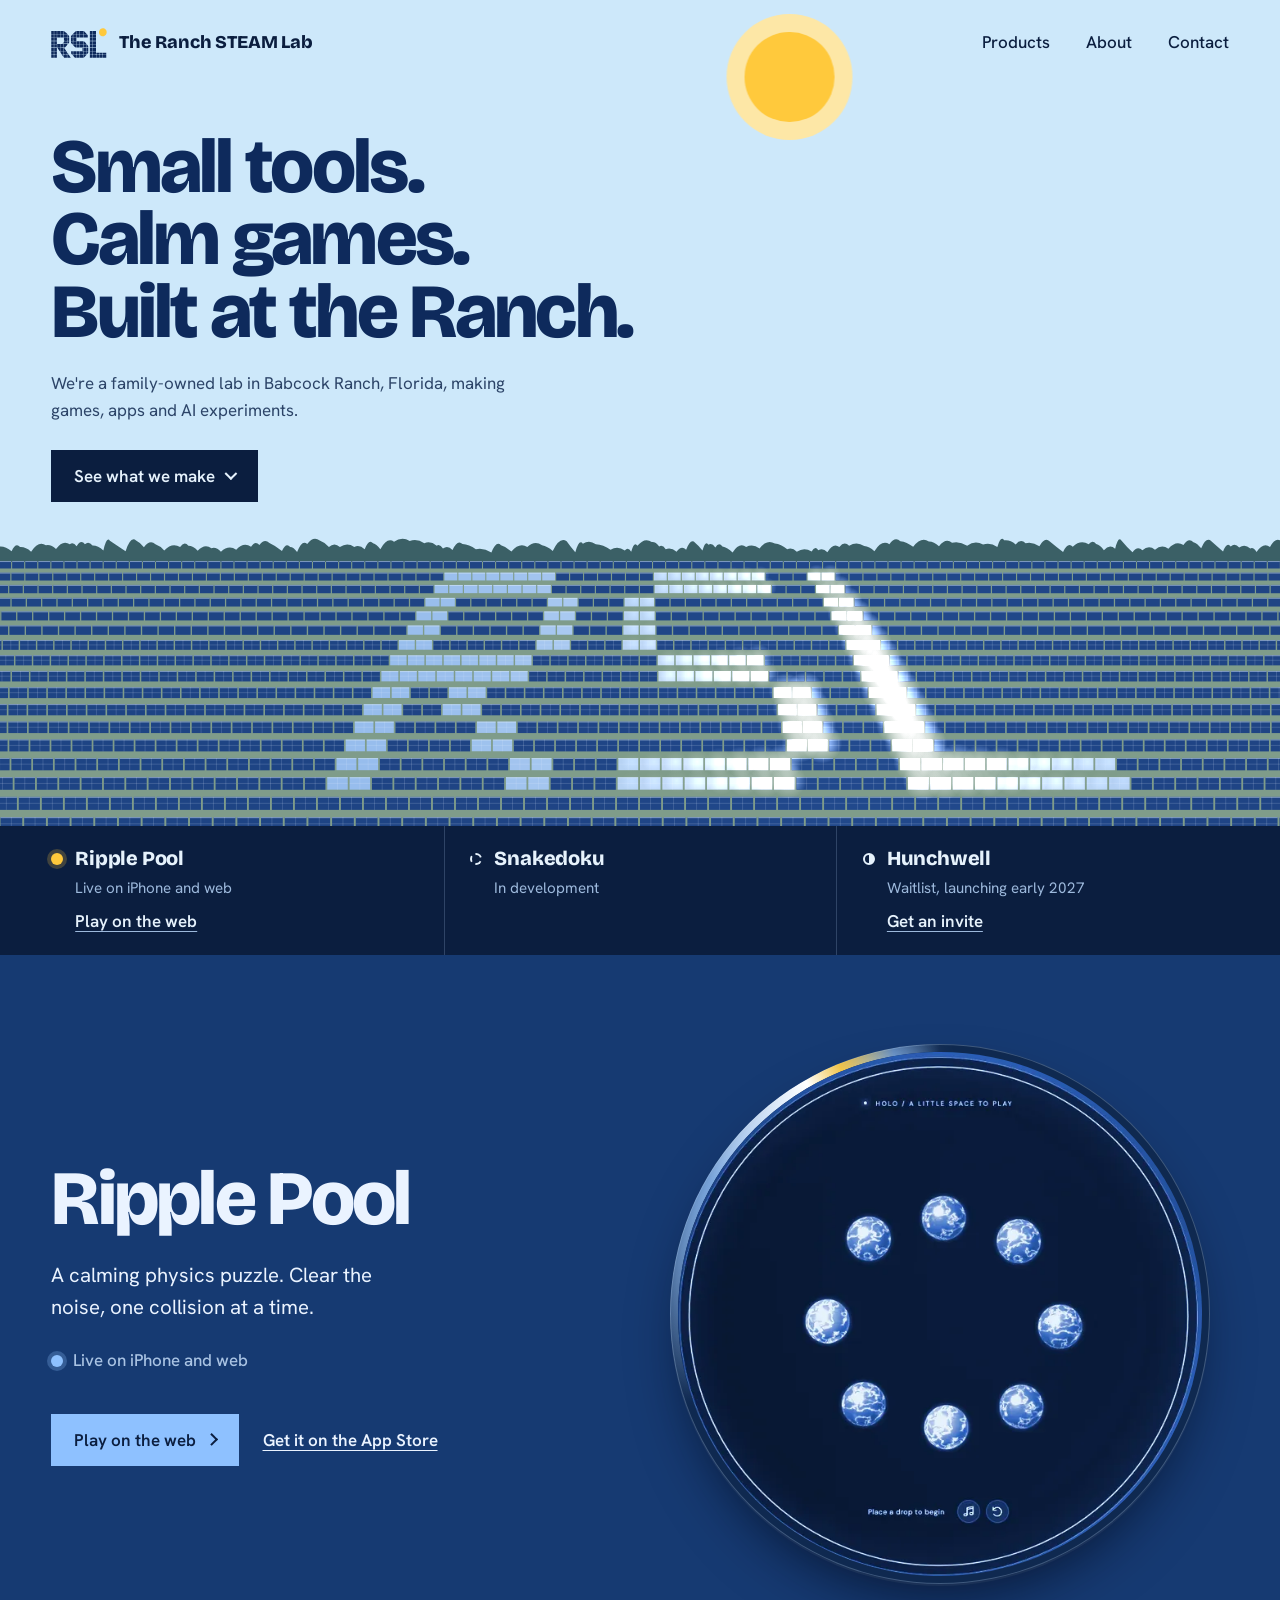
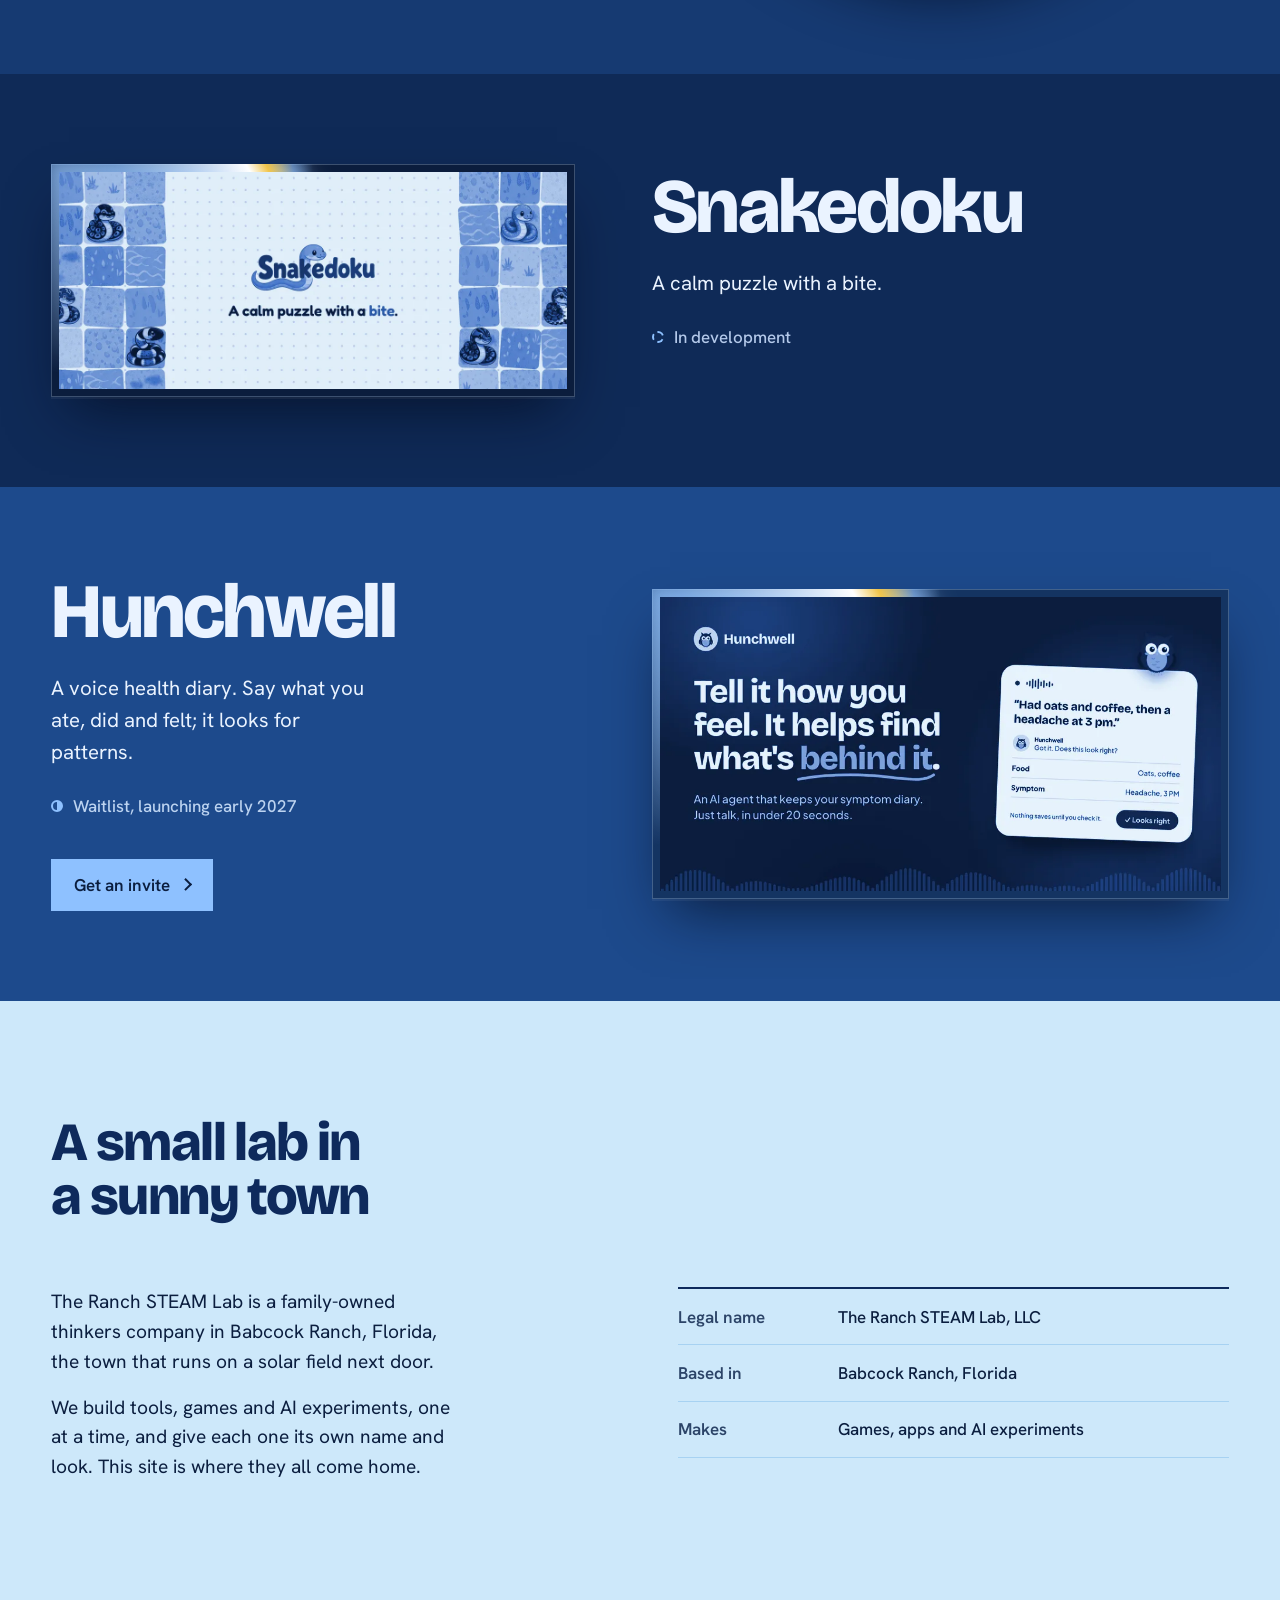
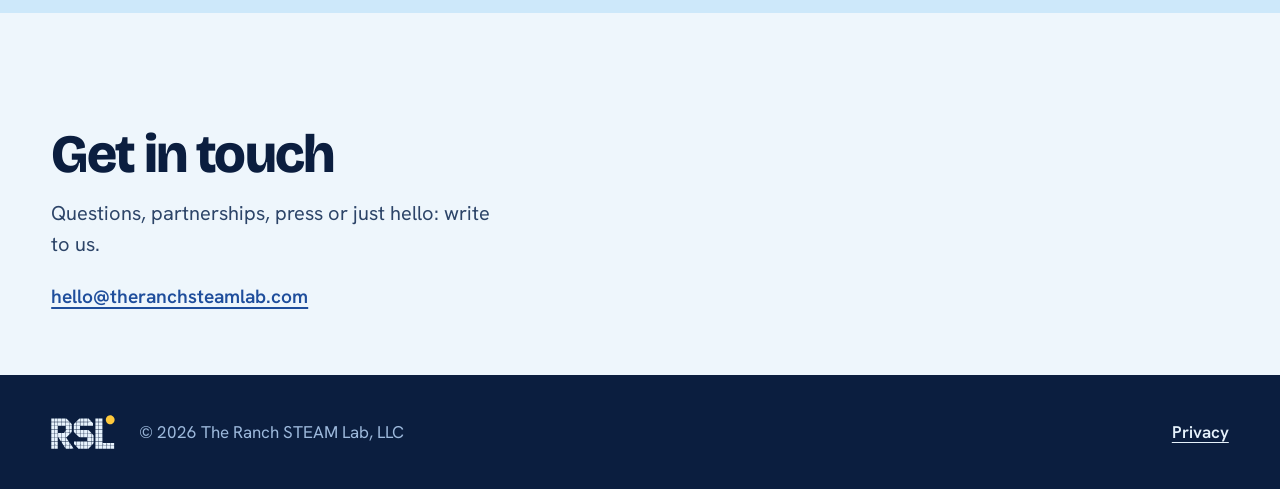
==== index.html @ ab920476 "Initial commit" ====
<!doctype html>
<html lang="en">
<head>
  <meta charset="utf-8">
  <meta name="viewport" content="width=device-width, initial-scale=1">
  <title>The Ranch STEAM Lab · Games, apps and AI experiments from Babcock Ranch, Florida</title>
  <meta name="description" content="The Ranch STEAM Lab is a small, family-owned lab in Babcock Ranch, Florida, making games, apps and AI experiments: Ripple Pool, Snakedoku and Hunchwell.">
  <link rel="canonical" href="https://theranchsteamlab.com/">
  <meta name="color-scheme" content="light dark">
  <meta name="theme-color" content="#CDE8FA" media="(prefers-color-scheme: light)">
  <meta name="theme-color" content="#0A1A36" media="(prefers-color-scheme: dark)">

  <meta property="og:type" content="website">
  <meta property="og:site_name" content="The Ranch STEAM Lab">
  <meta property="og:title" content="The Ranch STEAM Lab">
  <meta property="og:description" content="Small tools. Calm games. Built at the Ranch. A family-owned lab in Babcock Ranch, Florida.">
  <meta property="og:url" content="https://theranchsteamlab.com/">
  <meta property="og:image" content="https://theranchsteamlab.com/assets/og.png">
  <meta property="og:image:width" content="1200">
  <meta property="og:image:height" content="630">
  <meta property="og:image:alt" content="The RSL monogram spelled out in a field of solar panels under a blue Florida sky.">
  <meta name="twitter:card" content="summary_large_image">
  <meta name="twitter:title" content="The Ranch STEAM Lab">
  <meta name="twitter:description" content="Small tools. Calm games. Built at the Ranch.">
  <meta name="twitter:image" content="https://theranchsteamlab.com/assets/og.png">

  <link rel="icon" href="assets/favicon.svg" type="image/svg+xml">
  <link rel="icon" href="assets/favicon-32.png" sizes="32x32" type="image/png">
  <link rel="apple-touch-icon" href="assets/apple-touch-icon.png">

  <link rel="preconnect" href="https://fonts.googleapis.com">
  <link rel="preconnect" href="https://fonts.gstatic.com" crossorigin>
  <link href="https://fonts.googleapis.com/css2?family=Bricolage+Grotesque:opsz,wght@12..96,600;12..96,800&family=Hanken+Grotesk:wght@400;500;600&display=swap" rel="stylesheet">
  <link rel="stylesheet" href="styles.css">

  <script type="application/ld+json">
  {
    "@context": "https://schema.org",
    "@type": "Organization",
    "name": "The Ranch STEAM Lab",
    "legalName": "The Ranch STEAM Lab, LLC",
    "url": "https://theranchsteamlab.com/",
    "email": "hello@theranchsteamlab.com",
    "logo": "https://theranchsteamlab.com/assets/apple-touch-icon.png",
    "address": { "@type": "PostalAddress", "addressLocality": "Babcock Ranch", "addressRegion": "FL", "addressCountry": "US" }
  }
  </script>
</head>
<body>
  <a class="skip" href="#products">Skip to products</a>

  <div class="hero" id="top">
    <header class="masthead wrap">
      <a class="brand" href="#top" aria-label="The Ranch STEAM Lab, home">
        <img class="brand-mark" src="assets/rsl-mark.svg" alt="" width="56" height="30">
        <span class="brand-name">The Ranch STEAM Lab</span>
      </a>
      <nav aria-label="Sections">
        <ul class="nav">
          <li><a href="#products">Products</a></li>
          <li><a href="#about">About</a></li>
          <li><a href="#contact">Contact</a></li>
        </ul>
      </nav>
    </header>

    <div class="sky wrap">
      <span class="sun" aria-hidden="true"></span>
      <div class="lead">
        <h1 class="headline">
          <span>Small tools.</span>
          <span>Calm games.</span>
          <span>Built at the Ranch.</span>
        </h1>
        <p class="intro">We're a family-owned lab in Babcock Ranch, Florida, making games, apps and AI experiments.</p>
        <a class="button" href="#products">See what we make</a>
      </div>
    </div>

    <div class="field" aria-hidden="true">
      <canvas class="array"></canvas>
    </div>

    <section class="monitor" aria-label="Our products at a glance">
      <ul class="wrap monitor-list">
        <li class="reading" data-state="live">
          <span class="lamp" aria-hidden="true"></span>
          <span class="reading-name">Ripple Pool</span>
          <span class="reading-status">Live on iPhone and web</span>
          <a class="reading-link" href="https://ripplepool.app/?utm_source=ranchsteamlab&amp;utm_medium=referral&amp;utm_campaign=hero">Play on the web</a>
        </li>
        <li class="reading" data-state="dev">
          <span class="lamp" aria-hidden="true"></span>
          <span class="reading-name">Snakedoku</span>
          <span class="reading-status">In development</span>
        </li>
        <li class="reading" data-state="wait">
          <span class="lamp" aria-hidden="true"></span>
          <span class="reading-name">Hunchwell</span>
          <span class="reading-status">Waitlist, launching early 2027</span>
          <a class="reading-link" href="https://hunchwell.app/?utm_source=ranchsteamlab&amp;utm_medium=referral&amp;utm_campaign=hero">Get an invite</a>
        </li>
      </ul>
    </section>
  </div>

  <main>
    <section class="products" id="products" aria-labelledby="products-title">
      <div class="wrap">
        <h2 class="visually-hidden" id="products-title">What we make</h2>
      </div>

      <article class="product" id="ripple-pool" style="--p-bg:#163A72; --p-ink:#EAF3FF; --p-soft:#A9C3E3; --p-accent:#8EC1FF;">
        <div class="wrap product-grid">
          <div class="product-copy">
            <h3 class="product-name">Ripple Pool</h3>
            <p class="product-pitch">A calming physics puzzle. Clear the noise, one collision at a time.</p>
            <p class="product-status" data-state="live"><span class="lamp" aria-hidden="true"></span>Live on iPhone and web</p>
            <p class="product-actions">
              <a class="button button-product" href="https://ripplepool.app/?utm_source=ranchsteamlab&amp;utm_medium=referral&amp;utm_campaign=products">Play on the web</a>
              <a class="text-link" href="https://apps.apple.com/us/app/ripple-pool/id6758126436?utm_source=ranchsteamlab">Get it on the App Store</a>
            </p>
          </div>
          <figure class="product-media">
            <span class="panel"><img src="assets/ripple-pool.webp" width="640" height="640" loading="lazy" decoding="async" alt="The Ripple Pool board in blue tones: a round pool with eight glowing drops waiting to collide."><span class="panel-sheen" aria-hidden="true"></span></span>
          </figure>
        </div>
      </article>

      <article class="product product-flip" id="snakedoku" style="--p-bg:#0F2A57; --p-ink:#EAF3FF; --p-soft:#B4C9EA; --p-accent:#8EC1FF;">
        <div class="wrap product-grid">
          <div class="product-copy">
            <h3 class="product-name">Snakedoku</h3>
            <p class="product-pitch">A calm puzzle with a bite.</p>
            <p class="product-status" data-state="dev"><span class="lamp" aria-hidden="true"></span>In development</p>
          </div>
          <figure class="product-media">
            <span class="panel"><img src="assets/snakedoku.webp" width="1120" height="480" loading="lazy" decoding="async" alt="The Snakedoku banner in blue tones: the Snakedoku logo with a smiling snake, the line “A calm puzzle with a bite,” framed by tiles of cartoon snakes."><span class="panel-sheen" aria-hidden="true"></span></span>
          </figure>
        </div>
      </article>

      <article class="product" id="hunchwell" style="--p-bg:#1D4A8C; --p-ink:#EAF3FF; --p-soft:#BCD3F0; --p-accent:#8EC1FF;">
        <div class="wrap product-grid">
          <div class="product-copy">
            <h3 class="product-name">Hunchwell</h3>
            <p class="product-pitch">A voice health diary. Say what you ate, did and felt; it looks for patterns.</p>
            <p class="product-status" data-state="wait"><span class="lamp" aria-hidden="true"></span>Waitlist, launching early 2027</p>
            <p class="product-actions">
              <a class="button button-product" href="https://hunchwell.app/?utm_source=ranchsteamlab&amp;utm_medium=referral&amp;utm_campaign=products">Get an invite</a>
            </p>
          </div>
          <figure class="product-media">
            <span class="panel"><img src="assets/hunchwell.webp" width="960" height="504" loading="lazy" decoding="async" alt="Hunchwell: a spoken note, “Had oats and coffee, then a headache at 3 pm,” turned into food and symptom entries to confirm."><span class="panel-sheen" aria-hidden="true"></span></span>
          </figure>
        </div>
      </article>
    </section>

    <section class="about" id="about" aria-labelledby="about-title">
      <div class="wrap about-grid">
        <h2 class="section-title" id="about-title">A small lab in a sunny town</h2>
        <div class="about-copy">
          <p>The Ranch STEAM Lab is a family-owned thinkers company in Babcock Ranch, Florida, the town that runs on a solar field next door.</p>
          <p>We build tools, games and AI experiments, one at a time, and give each one its own name and look. This site is where they all come home.</p>
        </div>
        <dl class="facts">
          <div><dt>Legal name</dt><dd>The Ranch STEAM Lab, LLC</dd></div>
          <div><dt>Based in</dt><dd>Babcock Ranch, Florida</dd></div>
          <div><dt>Makes</dt><dd>Games, apps and AI experiments</dd></div>
        </dl>
      </div>
    </section>

    <section class="contact" id="contact" aria-labelledby="contact-title">
      <div class="wrap">
        <h2 class="section-title" id="contact-title">Get in touch</h2>
        <p class="contact-note">Questions, partnerships, press or just hello: write to us.</p>
        <a class="contact-email" href="mailto:hello@theranchsteamlab.com">hello@theranchsteamlab.com</a>
      </div>
    </section>
  </main>

  <footer class="footer">
    <div class="wrap footer-row">
      <img class="footer-mark" src="assets/rsl-mark-light.svg" alt="" width="64" height="34">
      <p>© 2026 The Ranch STEAM Lab, LLC</p>
      <a href="privacy.html">Privacy</a>
    </div>
  </footer>

  <script src="hero.js" defer></script>
</body>
</html>
---- styles.css ----
/* The Ranch STEAM Lab — Solar Field */

:root {
  --sky: #CDE8FA;
  --sky-line: #A7D2F2;
  --ground: #EEF6FC;
  --ink: #0B1E3F;
  --ink-soft: #2C4468;
  --navy: #0E2A5C;
  --cell: #1F4E9C;
  --monitor: #0B1E3F;
  --monitor-ink: #E6F2FC;
  --monitor-soft: #9DB9DC;
  --sun: #FFC93C;
  --sun-halo: #FDE7A6;
  --field: #7F9C8A;
  --trees: #3B6066;
  --focus: #0E2A5C;

  --font-display: "Bricolage Grotesque", "Hanken Grotesk", system-ui, sans-serif;
  --font-body: "Hanken Grotesk", system-ui, -apple-system, "Segoe UI", sans-serif;

  --gutter: clamp(16px, 4vw, 56px);
  --max: 1320px;
  --space-1: 0.5rem;
  --space-2: 1rem;
  --space-3: 1.5rem;
  --space-4: 2.5rem;
  --space-5: 4rem;
  --space-6: clamp(4.5rem, 9vw, 8rem);

  --ease-out: cubic-bezier(0.16, 1, 0.3, 1);
  color-scheme: light;
}

@media (prefers-color-scheme: dark) {
  :root {
    --sky: #0F2448;
    --sky-line: #1C3A6A;
    --ground: #0A1A36;
    --ink: #E6F2FC;
    --ink-soft: #A9C3E3;
    --navy: #E6F2FC;
    --monitor: #061127;
    --monitor-ink: #E6F2FC;
    --monitor-soft: #8FAAD0;
    --sun-halo: #2A4675;
    --field: #1E302F;
    --trees: #0B1A26;
    --focus: #FFC93C;
    color-scheme: dark;
  }
}

*, *::before, *::after { box-sizing: border-box; }

html { scroll-behavior: smooth; -webkit-text-size-adjust: 100%; }
@media (prefers-reduced-motion: reduce) { html { scroll-behavior: auto; } }

body {
  margin: 0;
  background: var(--ground);
  color: var(--ink);
  font-family: var(--font-body);
  font-size: 1.0625rem;
  line-height: 1.55;
  -webkit-font-smoothing: antialiased;
  text-rendering: optimizeLegibility;
}

img, svg, canvas { display: block; max-width: 100%; }

::selection { background: var(--sun); color: #0B1E3F; }

a { color: inherit; text-underline-offset: 0.22em; text-decoration-thickness: 1px; }
a:hover { text-decoration-thickness: 2px; }

:focus-visible { outline: 3px solid var(--focus); outline-offset: 3px; border-radius: 2px; }

html { scrollbar-color: var(--cell) var(--ground); }

.wrap { width: min(100% - 2 * var(--gutter), var(--max)); margin-inline: auto; }

.skip {
  position: absolute; left: var(--gutter); top: -4rem; z-index: 10;
  background: var(--sun); color: #0B1E3F; padding: 0.6rem 1rem; font-weight: 600;
}
.skip:focus { top: 1rem; }

/* ---------- Hero ---------- */

.hero {
  position: relative;
  display: grid;
  grid-template-rows: auto auto 1fr auto;
  min-height: 100svh;
  background: var(--sky);
  overflow: hidden;
  isolation: isolate;
}

.masthead {
  display: flex; align-items: center; justify-content: space-between; gap: var(--space-2);
  padding-block: clamp(1rem, 2.4vw, 1.75rem);
  position: relative; z-index: 2;
}

.brand { display: inline-flex; align-items: center; gap: 0.75rem; text-decoration: none; font-weight: 600; }
.brand-mark { width: 56px; height: auto; }
.brand-name { font-family: var(--font-display); font-weight: 800; font-size: 1.125rem; letter-spacing: -0.01em; }

.nav { display: flex; gap: clamp(1rem, 3vw, 2.25rem); list-style: none; margin: 0; padding: 0; font-weight: 500; }
.nav a { text-decoration: none; padding-block: 0.4rem; }
.nav a:hover { text-decoration: underline; }

@media (prefers-color-scheme: dark) {
  .brand-mark { content: url("assets/rsl-mark-light.svg"); }
}

.sky {
  position: relative; z-index: 1;
  display: grid;
  grid-template-columns: minmax(0, 1fr);
  align-items: end;
  gap: var(--space-4);
  padding-block: clamp(1.5rem, 5vh, 3.5rem) clamp(1.5rem, 4vh, 3rem);
}

.sun {
  position: absolute; z-index: -1;
  width: clamp(56px, 7vw, 104px); aspect-ratio: 1; border-radius: 50%;
  background: var(--sun);
  box-shadow: 0 0 0 clamp(10px, 1.4vw, 18px) var(--sun-halo);
  left: 0; top: 0;
  transform: translate(var(--sun-x, 82vw), var(--sun-y, 0px));
  will-change: transform;
}

.headline {
  margin: 0;
  font-family: var(--font-display);
  font-weight: 800;
  font-size: clamp(2.6rem, min(6.4vw, 8.5svh), 5.75rem);
  line-height: 0.95;
  letter-spacing: -0.035em;
  color: var(--navy);
}
.headline span { display: block; }

.intro { max-width: 46ch; margin: clamp(1rem, 2.4svh, 1.75rem) 0 clamp(1.25rem, 3svh, 2rem); font-size: clamp(1.0625rem, 1.3vw, 1.25rem); color: var(--ink-soft); }

.visually-hidden {
  position: absolute; width: 1px; height: 1px; margin: -1px; padding: 0;
  overflow: hidden; clip: rect(0 0 0 0); white-space: nowrap; border: 0;
}

.button {
  display: inline-flex; align-items: center; gap: 0.6rem;
  min-height: 48px; padding: 0.8rem 1.4rem;
  background: var(--monitor); color: var(--monitor-ink);
  font-weight: 600; text-decoration: none;
  transition: background-color 200ms var(--ease-out), transform 200ms var(--ease-out);
}
.button::after {
  content: ""; width: 0.55em; height: 0.55em;
  border-top: 2px solid currentColor; border-right: 2px solid currentColor;
  transform: rotate(45deg); margin-left: 0.1rem;
}
.button[href^="#"]::after { transform: rotate(135deg); margin-top: -0.25em; }
.button:hover { background: var(--cell); text-decoration: none; }
.button:active { transform: translateY(1px); }
@media (prefers-color-scheme: dark) {
  .button { background: #2E64C2; color: #FFFFFF; }
  .button:hover { background: #3D74D4; }
}

/* Dark bands carry their own focus colour so the ring stays visible */
.monitor, .footer { --focus: var(--monitor-ink); }
.product { --focus: var(--p-ink); }

/* Field: the canvas array */

.field {
  position: relative;
  min-height: clamp(220px, 32svh, 420px);
  /* the grass shows between panel rows; the sky continues behind the treeline */
  background: linear-gradient(var(--sky) 0 6%, var(--field) 6%);
}
.array { position: absolute; inset: 0; width: 100%; height: 100%; }

/* Monitor strip */

.monitor { background: var(--monitor); color: var(--monitor-ink); position: relative; z-index: 2; }
.monitor-list {
  list-style: none; margin-block: 0; padding: 0;
  display: grid; grid-template-columns: repeat(3, minmax(0, 1fr));
}
.reading {
  display: grid;
  grid-template-columns: auto 1fr;
  grid-template-areas: "lamp name" ". status" ". link";
  column-gap: 0.75rem; row-gap: 0.15rem;
  align-content: start;
  padding: 1.1rem clamp(0.75rem, 2vw, 1.75rem) 1.25rem;
  border-left: 1px solid rgba(157, 185, 220, 0.25);
}
.reading:first-child { border-left: 0; padding-left: 0; }
.reading .lamp { grid-area: lamp; align-self: center; }
.reading-name { grid-area: name; font-family: var(--font-display); font-weight: 800; font-size: 1.25rem; letter-spacing: -0.01em; }
.reading-status { grid-area: status; color: var(--monitor-soft); font-size: 0.95rem; }
.reading-link { grid-area: link; justify-self: start; font-weight: 600; color: var(--monitor-ink); text-decoration-color: var(--monitor-soft); margin-top: 0.35rem; min-height: 24px; }
.reading-link:hover { text-decoration-color: currentColor; }

/* Status lamps: shape carries the state, colour only supports it */
.lamp { display: inline-block; width: 12px; height: 12px; border-radius: 50%; flex: none; }
[data-state="live"] .lamp { background: var(--sun); box-shadow: 0 0 0 4px rgba(255, 201, 60, 0.22); }
/* The live lamp reads like an inverter that is generating */
@media (prefers-reduced-motion: no-preference) {
  .monitor [data-state="live"] .lamp { animation: generating 2.4s var(--ease-out) infinite; }
}
@keyframes generating {
  0% { box-shadow: 0 0 0 0 rgba(255, 201, 60, 0.5); }
  70%, 100% { box-shadow: 0 0 0 10px rgba(255, 201, 60, 0); }
}
[data-state="wait"] .lamp { background: conic-gradient(currentColor 0 50%, transparent 0); border: 2px solid currentColor; }
[data-state="dev"] .lamp { border: 2px dashed currentColor; }

@media (max-width: 860px) {
  .sky { grid-template-columns: 1fr; gap: var(--space-3); }
  .monitor-list { grid-template-columns: 1fr; }
  .reading { border-left: 0; border-top: 1px solid rgba(157, 185, 220, 0.25); padding-inline: 0; padding-block: 0.9rem; }
  .reading:first-child { border-top: 0; }
  .reading { grid-template-areas: "lamp name link" ". status status"; grid-template-columns: auto 1fr auto; }
  .reading-link { margin-top: 0; align-self: center; }
}

@media (max-width: 560px) {
  .brand-name { font-size: 1rem; }
  .brand-mark { width: 44px; }
  .nav { gap: 0.9rem; font-size: 0.95rem; }
  .field { min-height: 34svh; }
}
@media (max-width: 400px) {
  .brand-name { display: none; }
}

/* ---------- Sections ---------- */

.section-title {
  font-family: var(--font-display); font-weight: 800;
  font-size: clamp(2rem, 4.2vw, 3.5rem); line-height: 1; letter-spacing: -0.03em;
  margin: 0 0 var(--space-4);
  text-wrap: balance;
}

.products { position: relative; }

.product { background: var(--p-bg); color: var(--p-ink); }
.product-grid {
  display: grid; grid-template-columns: minmax(0, 1fr) minmax(0, 1.1fr);
  align-items: center; gap: clamp(2rem, 6vw, 6rem);
  padding-block: clamp(3rem, 7vw, 6rem);
}
.product-flip .product-copy { order: 2; }
.product-name {
  font-family: var(--font-display); font-weight: 800;
  font-size: clamp(2.5rem, 6vw, 5rem); line-height: 0.95; letter-spacing: -0.035em;
  margin: 0 0 var(--space-3);
}
.product-pitch { font-size: clamp(1.125rem, 1.6vw, 1.375rem); max-width: 30ch; margin: 0 0 var(--space-3); color: var(--p-ink); }
.product-status { display: flex; align-items: center; gap: 0.6rem; color: var(--p-soft); margin: 0 0 var(--space-4); font-weight: 500; }
.product-status .lamp { color: var(--p-accent); }
.product-status[data-state="live"] .lamp { background: var(--p-accent); box-shadow: 0 0 0 4px color-mix(in srgb, var(--p-accent) 25%, transparent); }
.product-actions { display: flex; flex-wrap: wrap; align-items: center; gap: var(--space-2) var(--space-3); margin: 0; }
/* Every action button wears the lab's blue, whatever band it sits on */
.button-product { background: #8EC1FF; color: #0B1E3F; }
.button-product:hover { background: #B9D9FF; }
.text-link { color: var(--p-ink); font-weight: 600; min-height: 24px; }

.product-media { margin: 0; perspective: 1000px; }

/* Each image is a solar panel: an aluminium frame with a glint of sun
   travelling around it, tilting toward the cursor like a tracker. */
@property --glint {
  syntax: "<angle>";
  inherits: false;
  initial-value: 0deg;
}
.panel {
  --frame: 8px;
  --rx: 0deg;
  --ry: 0deg;
  --mx: 50%;
  --my: 30%;
  position: relative;
  display: block;
  padding: var(--frame);
  background: color-mix(in srgb, var(--p-bg) 70%, #000);
  box-shadow:
    inset 0 0 0 1px rgba(188, 211, 240, 0.28),
    0 2px 0 rgba(255, 255, 255, 0.05),
    0 28px 56px -18px rgba(3, 10, 28, 0.7);
  transform: rotateX(var(--rx)) rotateY(var(--ry));
  transform-style: preserve-3d;
  transition: transform 600ms var(--ease-out), box-shadow 600ms var(--ease-out);
}
.panel img { width: 100%; height: auto; position: relative; }

/* the travelling glint, drawn only in the frame ring */
.panel::before {
  content: "";
  position: absolute; inset: 0;
  padding: var(--frame);
  border-radius: inherit;
  background: conic-gradient(
    from var(--glint),
    transparent 0deg 250deg,
    rgba(142, 193, 255, 0.55) 300deg,
    #FFFFFF 330deg,
    rgba(255, 201, 60, 0.9) 338deg,
    rgba(142, 193, 255, 0.4) 350deg,
    transparent 360deg
  );
  -webkit-mask: linear-gradient(#000 0 0) content-box, linear-gradient(#000 0 0);
  -webkit-mask-composite: xor;
  mask: linear-gradient(#000 0 0) content-box exclude, linear-gradient(#000 0 0);
  animation: glint-orbit 7s linear infinite;
  filter: drop-shadow(0 0 6px rgba(142, 193, 255, 0.9)) drop-shadow(0 0 14px rgba(230, 242, 252, 0.45));
  pointer-events: none;
}
.product:nth-child(3) .panel::before { animation-delay: -2.3s; }
.product:nth-child(4) .panel::before { animation-delay: -4.6s; }
@keyframes glint-orbit { to { --glint: 360deg; } }

/* sunlight sheen that follows the cursor across the glass */
.panel-sheen {
  position: absolute; inset: var(--frame);
  border-radius: inherit;
  background: radial-gradient(circle at var(--mx) var(--my), rgba(230, 242, 252, 0.35), rgba(230, 242, 252, 0) 45%);
  mix-blend-mode: screen;
  opacity: 0;
  transition: opacity 400ms var(--ease-out);
  pointer-events: none;
}
.panel.is-tracking { box-shadow: inset 0 0 0 1px rgba(188, 211, 240, 0.45), 0 2px 0 rgba(255, 255, 255, 0.05), 0 40px 70px -20px rgba(3, 10, 28, 0.8); transition: transform 120ms linear, box-shadow 400ms var(--ease-out); }
.panel.is-tracking .panel-sheen { opacity: 1; }

#ripple-pool .panel { max-width: 540px; margin-inline: auto; border-radius: 50%; }
#ripple-pool .panel img { border-radius: 50%; }

@media (prefers-reduced-motion: reduce) {
  .panel::before { animation: none; --glint: 140deg; }
  .panel { transform: none; }
}

@media (max-width: 860px) {
  .product-grid { grid-template-columns: 1fr; }
  .product-flip .product-copy { order: 0; }
  .product-media { order: -1; }
}

/* Reveal: content is visible by default; only scripted pages hide it first */
.js .product-media { clip-path: inset(-80px -80px -80px -80px); transition: clip-path 900ms var(--ease-out), transform 900ms var(--ease-out); }
.js .product:not(.is-in) .product-media { clip-path: inset(0 0 100% 0); transform: translateY(24px); }
@media (prefers-reduced-motion: reduce) {
  .js .product:not(.is-in) .product-media { clip-path: none; transform: none; }
}

.about { padding-block: var(--space-6); background: var(--sky); }
.about-grid { display: grid; grid-template-columns: minmax(0, 1fr) minmax(0, 1fr); gap: var(--space-3) clamp(2rem, 6vw, 6rem); }
.about-grid .section-title { grid-column: 1 / -1; max-width: 16ch; color: var(--navy); }
.about-copy p { margin: 0 0 var(--space-2); font-size: clamp(1.125rem, 1.5vw, 1.3125rem); max-width: 38ch; }
.facts { margin: 0; display: grid; gap: 0; align-self: start; border-top: 2px solid var(--navy); }
.facts div { display: grid; grid-template-columns: 9rem 1fr; gap: var(--space-2); padding-block: 0.9rem; border-bottom: 1px solid var(--sky-line); }
.facts dt { font-weight: 600; color: var(--ink-soft); }
.facts dd { margin: 0; font-weight: 500; }
@media (max-width: 860px) {
  .about-grid { grid-template-columns: 1fr; }
  .facts div { grid-template-columns: 7.5rem 1fr; }
}

.contact { padding-block: var(--space-6) var(--space-5); }
.contact .section-title { margin-bottom: var(--space-2); }
.contact-note { margin: 0 0 var(--space-3); font-size: 1.25rem; color: var(--ink-soft); max-width: 40ch; }
.contact-email {
  display: inline-block;
  font-weight: 600;
  font-size: clamp(1.125rem, 1.5vw, 1.3125rem); line-height: 1.4;
  color: var(--cell);
  text-decoration-thickness: 2px; text-underline-offset: 0.22em;
  overflow-wrap: anywhere;
}
.contact-email:hover { color: var(--navy); }
@media (prefers-color-scheme: dark) { .contact-email { color: #8EC1FF; } }

.footer { background: var(--monitor); color: var(--monitor-ink); }
.footer-row { display: flex; align-items: center; gap: var(--space-3); padding-block: var(--space-4); flex-wrap: wrap; }
.footer-row p { margin: 0; margin-right: auto; color: var(--monitor-soft); }
.footer-mark { width: 64px; height: auto; }
.footer a { font-weight: 600; min-height: 24px; display: inline-flex; align-items: center; }

/* ---------- Privacy page ---------- */

.doc-head { background: var(--sky); }
.doc-head .masthead { padding-block: 1.25rem; }
.doc { padding-block: var(--space-5) var(--space-6); }
.doc h1 { font-family: var(--font-display); font-weight: 800; font-size: clamp(2.25rem, 5vw, 3.75rem); letter-spacing: -0.03em; line-height: 1; margin: 0 0 var(--space-2); color: var(--navy); }
.doc .updated { color: var(--ink-soft); margin: 0 0 var(--space-4); }
.doc h2 { font-family: var(--font-display); font-weight: 800; font-size: 1.5rem; margin: var(--space-4) 0 var(--space-1); letter-spacing: -0.01em; }
.doc p, .doc li { max-width: 68ch; }
.doc ul { padding-left: 1.2rem; }
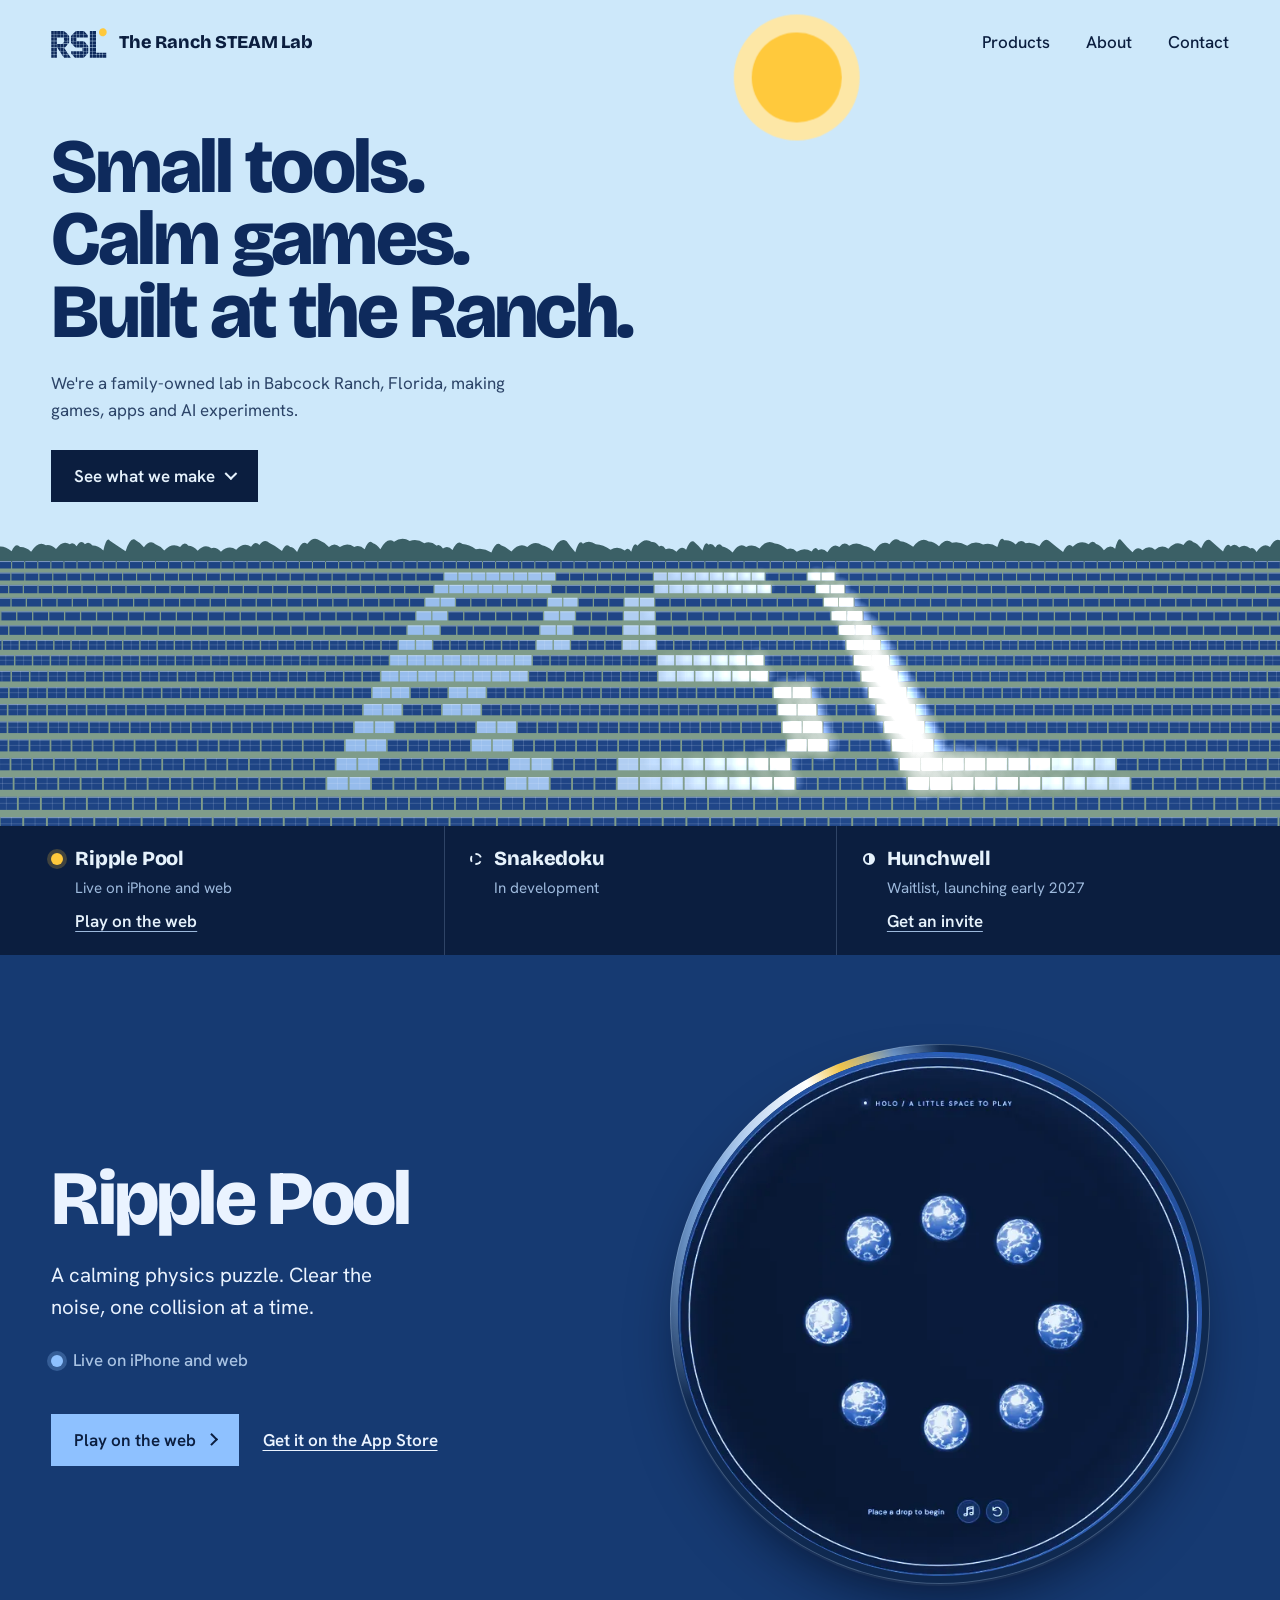
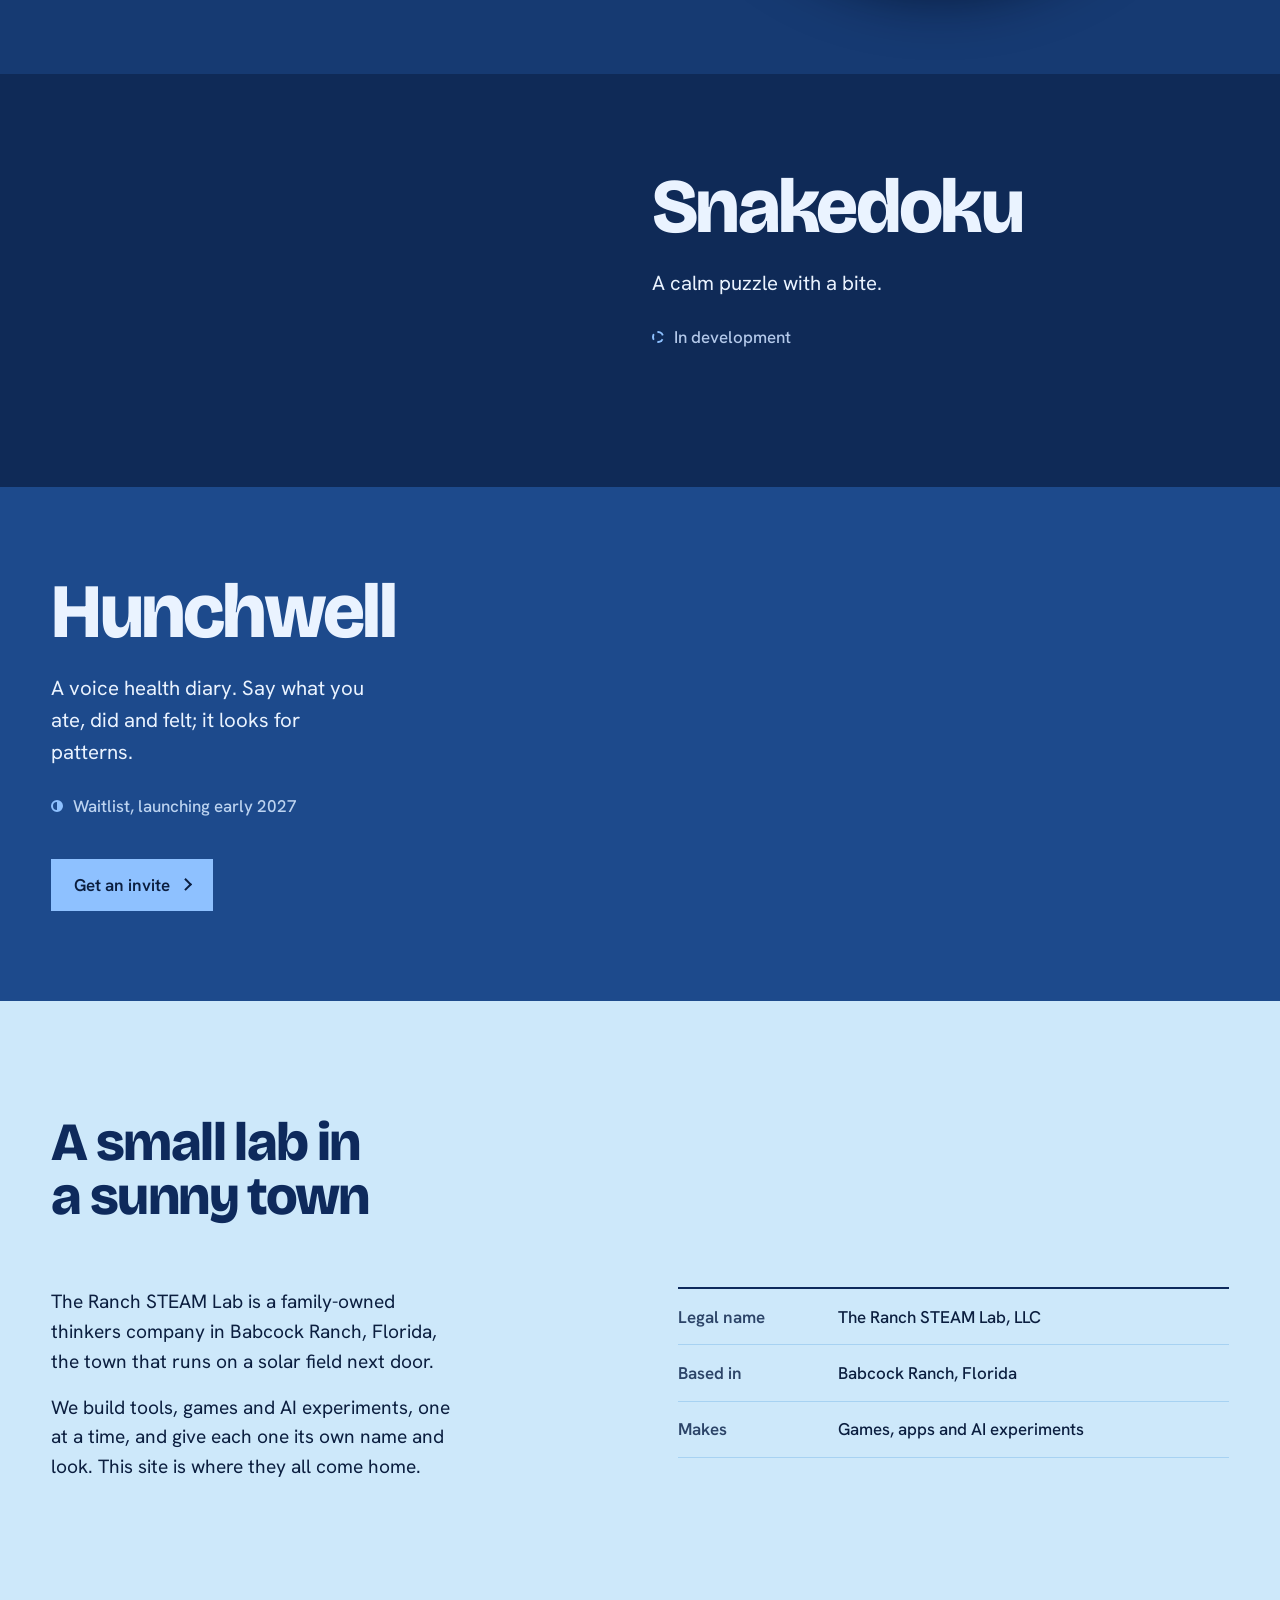
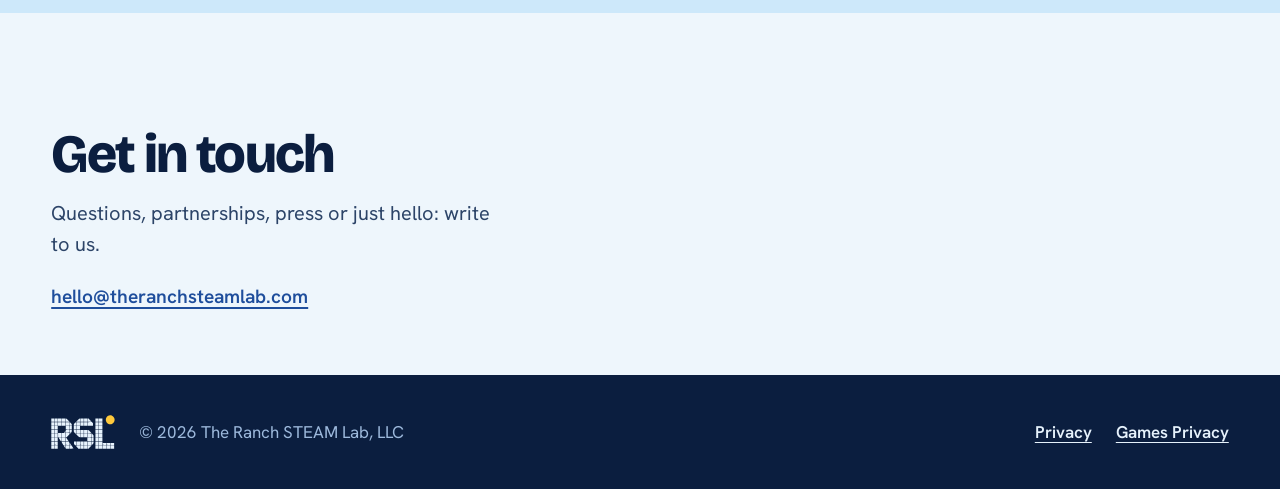
==== commit 1b9b7d88: "Add a games privacy policy covering all games One policy for Ripple Pool, Snakedoku and future games" ====
--- a/index.html
+++ b/index.html
@@ -186,6 +186,7 @@
       <img class="footer-mark" src="assets/rsl-mark-light.svg" alt="" width="64" height="34">
       <p>© 2026 The Ranch STEAM Lab, LLC</p>
       <a href="privacy.html">Privacy</a>
+      <a href="games-privacy.html">Games Privacy</a>
     </div>
   </footer>
 
